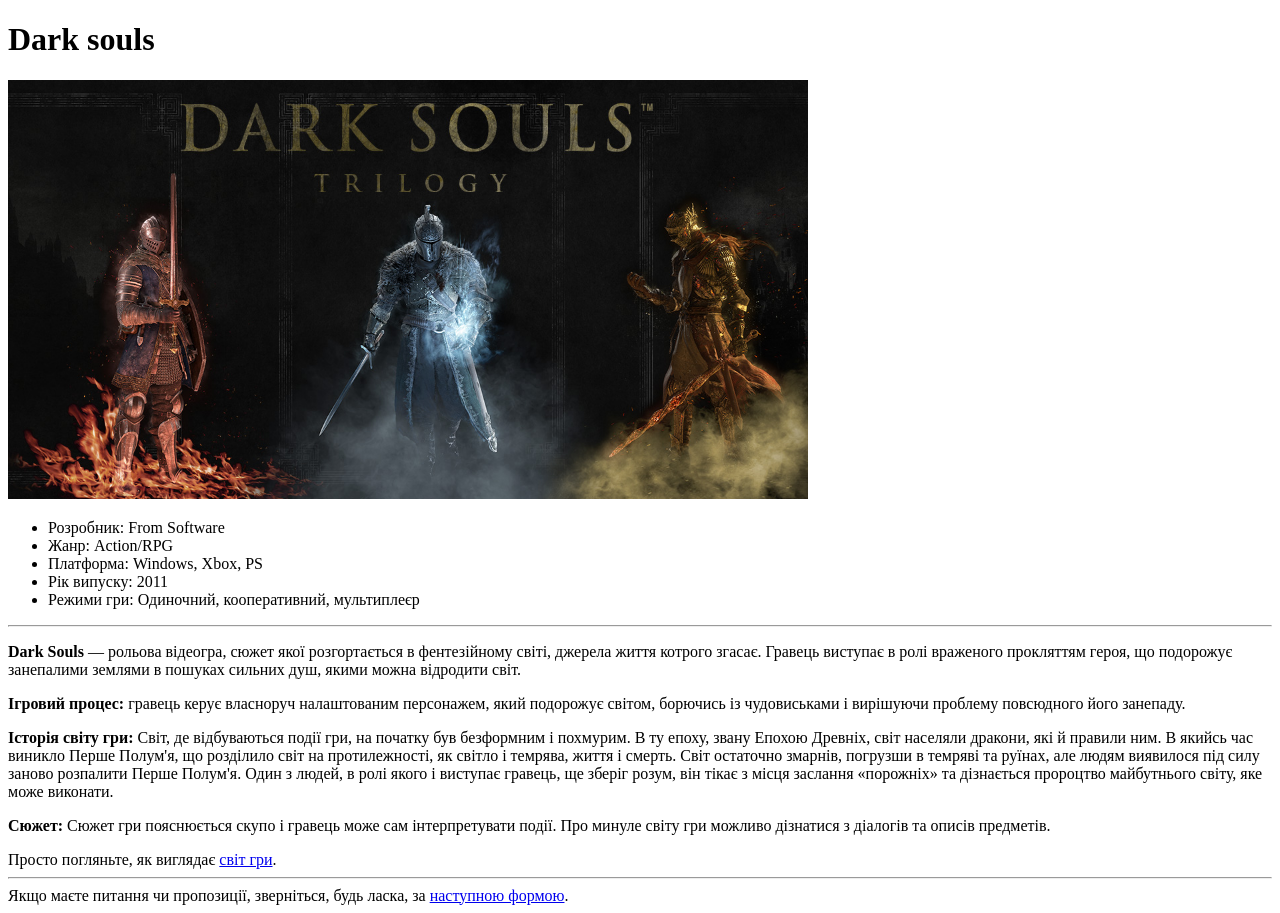
==== index.html @ c2305330 "створений веб без css v1" ====
<!DOCTYPE html>
<html>
<head>
	<meta charset="utf-8">
	<meta name="viewport" content="width=device-width, initial-scale=1">
	<title>my game</title>
</head>
<body>
	<h1>Dark souls</h1>
	<img src="img/main.jpg" width="800" alt="обкладинка">
<div>
	<ul>
		<li>Розробник: From Software</li> 
		<li>Жанр: Action/RPG</li> 
		<li>Платформа: Windows, Xbox, PS</li> 
		<li>Рік випуску: 2011</li> 
		<li>Режими гри: Одиночний, кооперативний, мультиплеєр</li> 
	</ul>
</div>
<hr>
<p><b>Dark Souls</b> — рольова відеогра, сюжет якої розгортається в фентезійному світі, джерела життя котрого згасає. Гравець виступає в ролі враженого прокляттям героя, що подорожує занепалими землями в пошуках сильних душ, якими можна відродити світ.</p>
<p><b>Ігровий процес: </b>гравець керує власноруч налаштованим персонажем, який подорожує світом, борючись із чудовиськами і вирішуючи проблему повсюдного його занепаду.</p>
<p><b>Історія світу гри: </b>Світ, де відбуваються події гри, на початку був безформним і похмурим. В ту епоху, звану Епохою Древніх, світ населяли дракони, які й правили ним. В якийсь час виникло Перше Полум'я, що розділило світ на протилежності, як світло і темрява, життя і смерть. Світ остаточно змарнів, погрузши в темряві та руїнах, але людям виявилося під силу заново розпалити Перше Полум'я. Один з людей, в ролі якого і виступає гравець, ще зберіг розум, він тікає з місця заслання «порожніх» та дізнається пророцтво майбутнього світу, яке може виконати.</p>
<p><b>Сюжет: </b>Сюжет гри пояснюється скупо і гравець може сам інтерпретувати події. Про минуле світу гри можливо дізнатися з діалогів та описів предметів.</p>

<nav>
	Просто погляньте, як виглядає <a href="pages/world.html">світ гри</a>.
	<hr>
	Якщо маєте питання чи пропозиції, зверніться, будь ласка, за <a href="pages/contact.html" target="blank">наступною формою</a>.<br>
</nav>
</body>
</html>
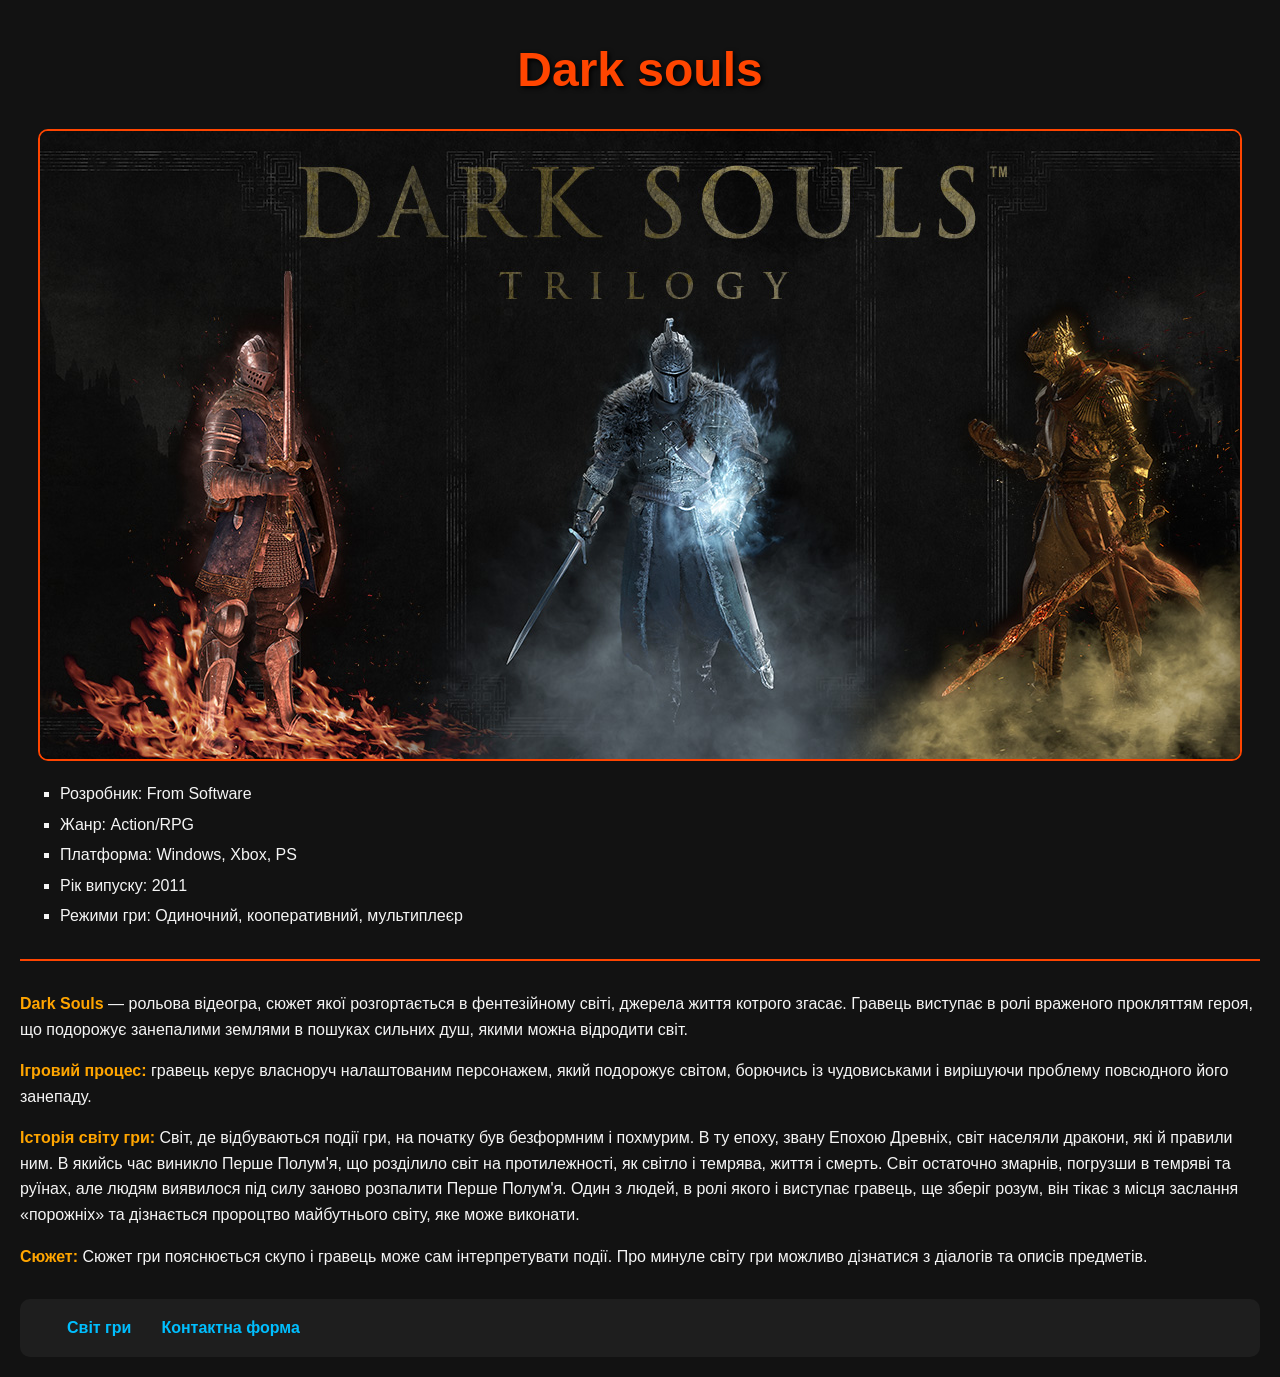
==== commit 100148e1: "v1" ====
--- a/index.html
+++ b/index.html
@@ -4,10 +4,11 @@
 	<meta charset="utf-8">
 	<meta name="viewport" content="width=device-width, initial-scale=1">
 	<title>my game</title>
+	<link rel="stylesheet" href="style.css">
 </head>
 <body>
 	<h1>Dark souls</h1>
-	<img src="img/main.jpg" width="800" alt="обкладинка">
+	<img src="img/main.jpg" alt="обкладинка">
 <div>
 	<ul>
 		<li>Розробник: From Software</li> 
@@ -24,9 +25,8 @@
 <p><b>Сюжет: </b>Сюжет гри пояснюється скупо і гравець може сам інтерпретувати події. Про минуле світу гри можливо дізнатися з діалогів та описів предметів.</p>
 
 <nav>
-	Просто погляньте, як виглядає <a href="pages/world.html">світ гри</a>.
-	<hr>
-	Якщо маєте питання чи пропозиції, зверніться, будь ласка, за <a href="pages/contact.html" target="blank">наступною формою</a>.<br>
+	<a href="pages/world.html">Світ гри</a>
+	<a href="pages/contact.html" target="_blank">Контактна форма</a>
 </nav>
 </body>
 </html>
--- a/style.css
+++ b/style.css
@@ -0,0 +1,98 @@
+body {
+    font-family: 'Segoe UI', Tahoma, Geneva, Verdana, sans-serif;
+    background-color: #121212; 
+    color: #f5f5f5; 
+    line-height: 1.6;
+    margin: 20px;
+    transition: background-color 0.3s, color 0.3s;
+}
+
+h1 {
+    text-align: center;
+    font-size: 3em;
+    color: #ff4500; 
+    margin-bottom: 20px;
+    text-shadow: 2px 2px 5px #000;
+    animation: pulse 2s infinite;
+}
+
+@keyframes pulse {
+    0% {        text-shadow: 0 0 10px #ff4500, 0 0 20px #ff4500;    }
+    50% {        text-shadow: 0 0 20px #ffcc66, 0 0 40px #ffcc66;    }
+    100% {        text-shadow: 0 0 10px #ff4500, 0 0 20px #ff4500;    }
+}
+
+img {
+    display: block;
+    margin: 0 auto 20px auto;
+    max-width: 100%;
+    border: 2px solid #ff4500;
+    border-radius: 10px;
+    transition: transform 0.3s, box-shadow 0.3s;
+}
+
+img:hover {
+    transform: scale(1.05);
+    box-shadow: 0 0 20px #ff4500;
+}
+
+ul {
+    list-style-type: square;
+    padding-left: 40px;
+    margin-bottom: 20px;
+}
+
+li {
+    margin: 5px 0;
+}
+
+p {
+    margin-bottom: 15px;
+}
+
+strong, b {
+    color: #ffa500;
+}
+
+nav {
+    display: flex;
+    align-items: center;
+    background-color: #1e1e1e;
+    padding: 1rem 2rem;
+    border-radius: 10px;
+    margin-top: 30px;
+    transition: background-color 0.3s;
+}
+
+nav:hover {
+    background-color: #2a2a2a;
+}
+
+nav a {
+    color: #00bfff;
+    text-decoration: none;
+    font-weight: bold;
+    margin: 0 15px;
+    transition: color 0.3s, transform 0.2s;
+}
+
+nav a:hover {
+    color: #ff4500;
+    transform: scale(1.1);
+}
+
+hr {
+    border: 0;
+    height: 2px;
+    background: #ff4500;
+    margin: 30px 0;
+    transition: background 0.3s;
+}
+
+hr:hover {
+    background: #ffa500;
+}
+
+p:hover {
+    color: #ffcc66;
+}
